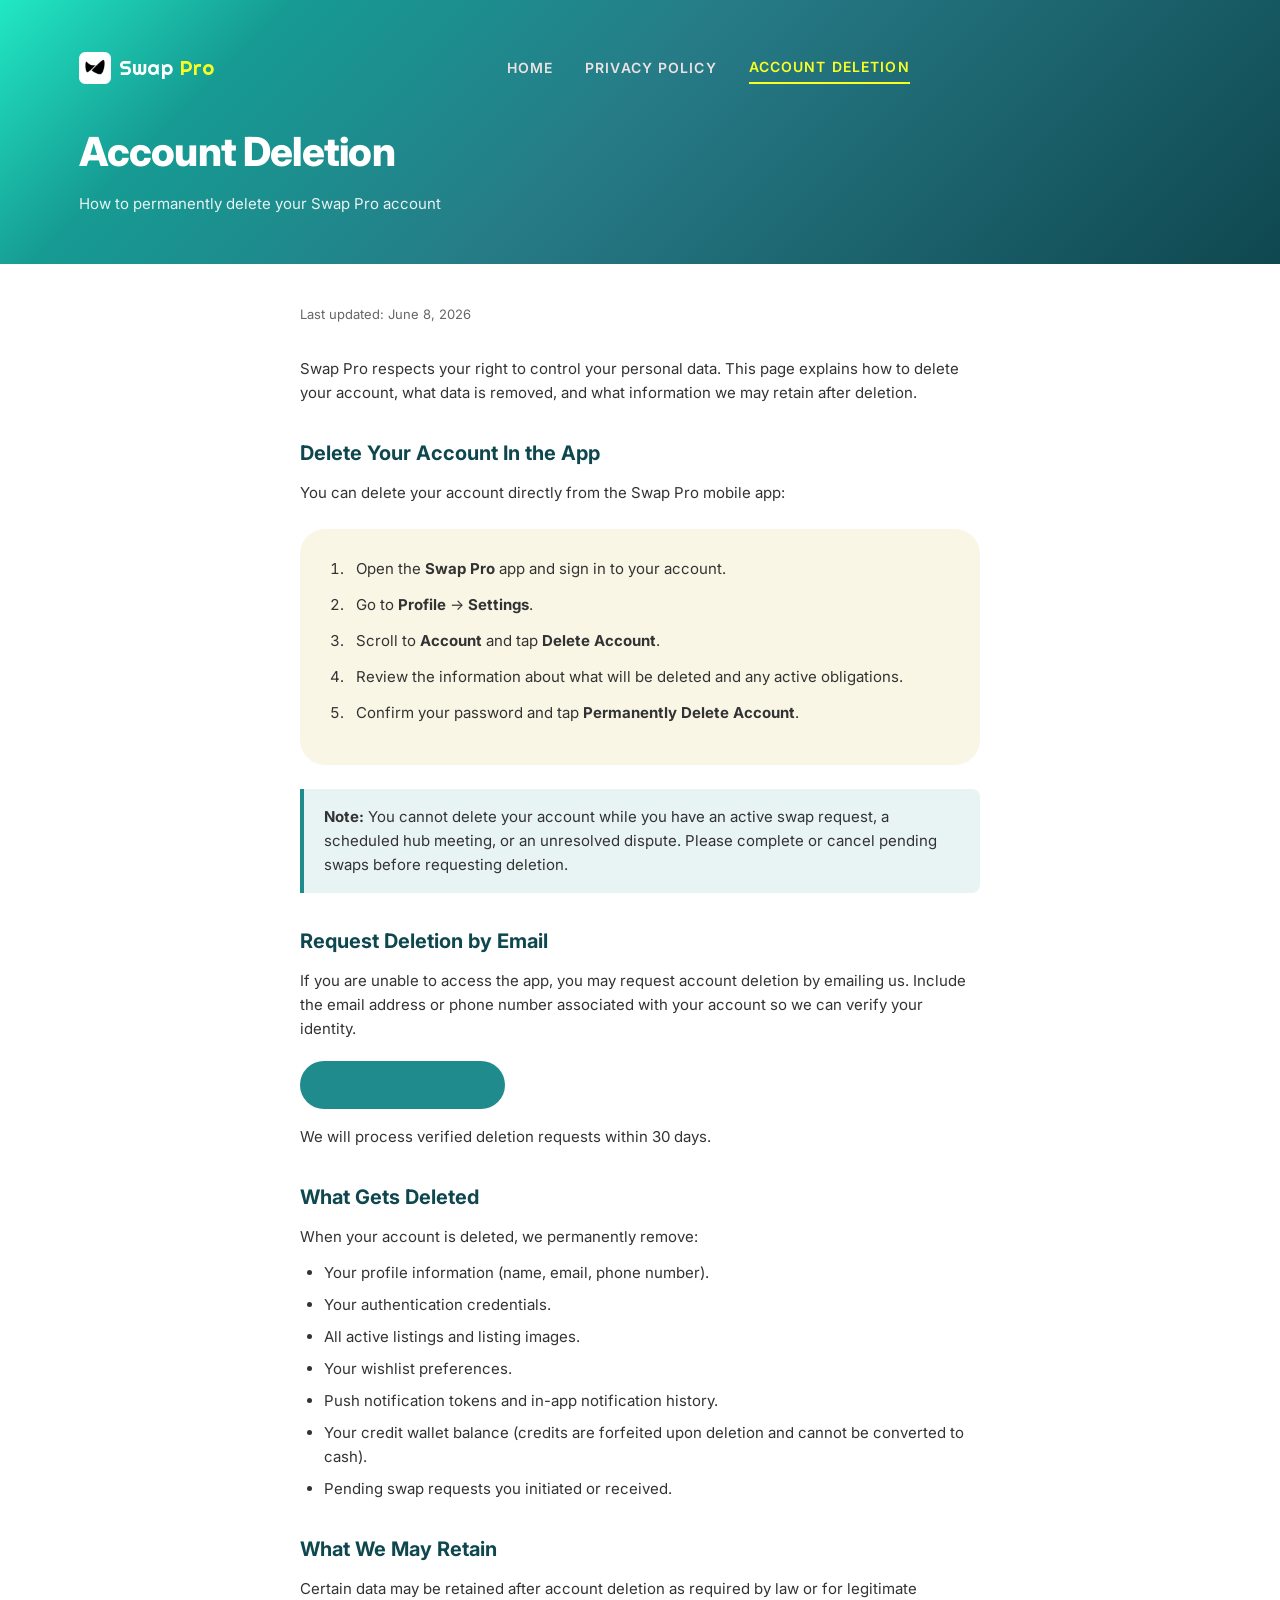
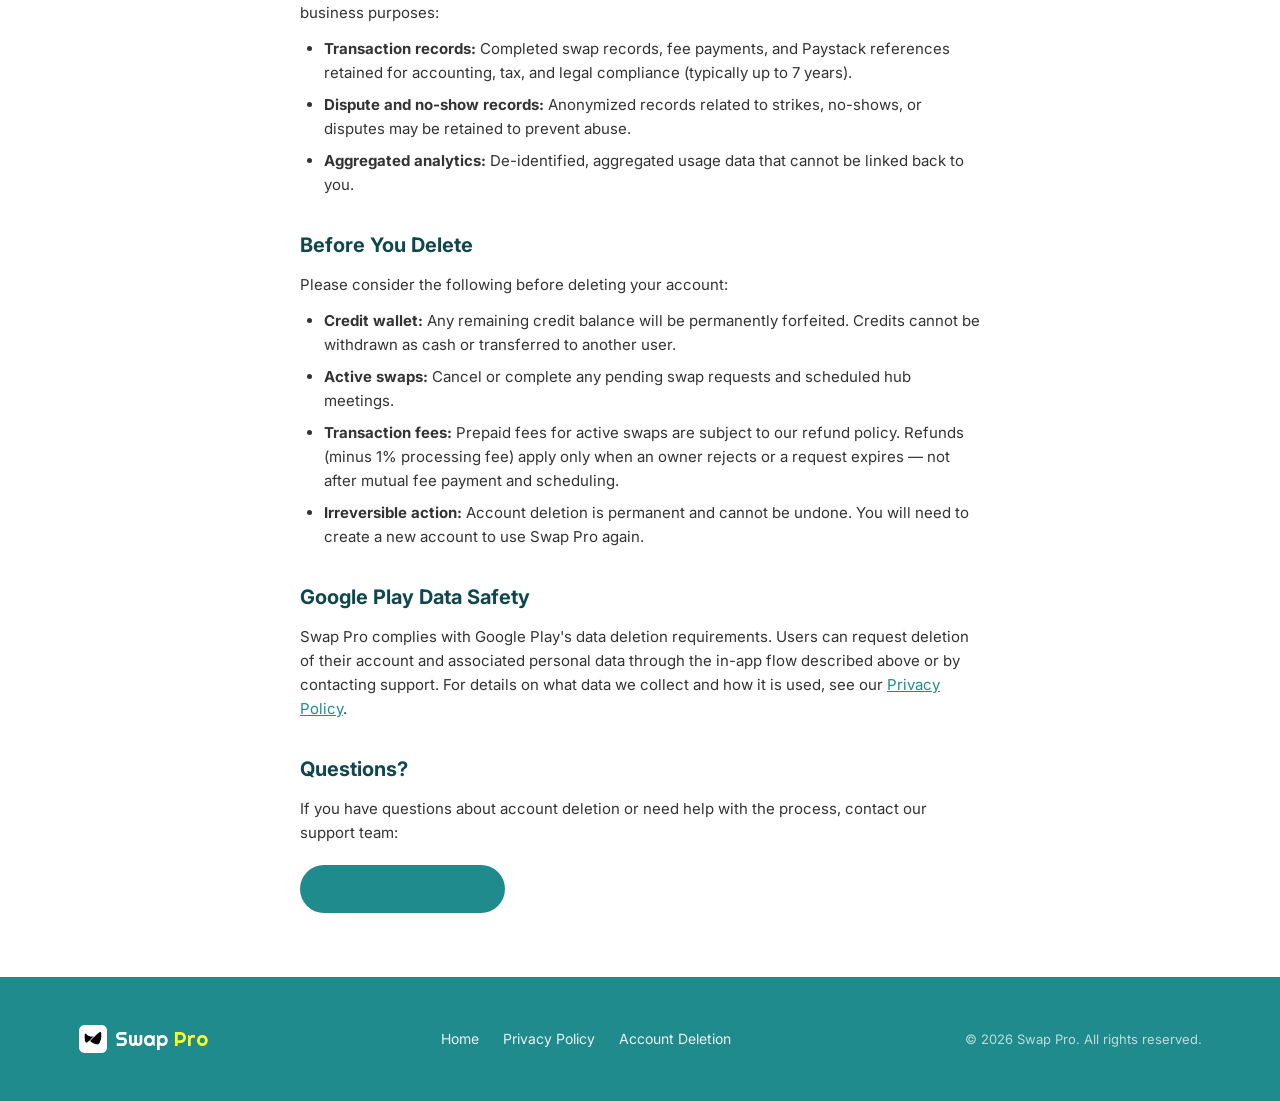
==== account-deletion.html @ b2e3ab92 "site init" ====
<!DOCTYPE html>
<html lang="en">
<head>
  <meta charset="UTF-8">
  <meta name="viewport" content="width=device-width, initial-scale=1.0">
  <meta name="description" content="How to delete your Swap Pro account and what happens to your data.">
  <title>Account Deletion — Swap Pro</title>
  <link rel="icon" type="image/png" href="assets/icons/favicon.png">
  <link rel="preconnect" href="https://fonts.googleapis.com">
  <link rel="preconnect" href="https://fonts.gstatic.com" crossorigin>
  <link href="https://fonts.googleapis.com/css2?family=Inter:wght@400;600;700;800&family=Righteous&display=swap" rel="stylesheet">
  <link rel="stylesheet" href="css/styles.css">
</head>
<body>
  <header class="site-header page-hero">
    <div class="container">
      <nav class="nav-bar" aria-label="Main navigation">
        <a href="index.html" class="logo">
          <img src="assets/icons/page_icon.png" alt="" class="logo-icon" width="32" height="32">
          <span class="logo-text">Swap <span>Pro</span></span>
        </a>

        <ul class="nav-links">
          <li><a href="index.html">Home</a></li>
          <li><a href="privacy-policy.html">Privacy Policy</a></li>
          <li><a href="account-deletion.html" class="active">Account Deletion</a></li>
        </ul>

        <div class="nav-actions">
          <button class="nav-toggle" aria-expanded="false" aria-label="Toggle menu">
            <span></span>
            <span></span>
            <span></span>
          </button>
        </div>
      </nav>

      <div style="padding-top: 1rem;">
        <h1>Account Deletion</h1>
        <p>How to permanently delete your Swap Pro account</p>
      </div>
    </div>
  </header>

  <main class="legal-content">
    <div class="container">
      <p class="updated">Last updated: June 8, 2026</p>

      <p>
        Swap Pro respects your right to control your personal data. This page explains how to delete your account, what data is removed, and what information we may retain after deletion.
      </p>

      <h2>Delete Your Account In the App</h2>
      <p>You can delete your account directly from the Swap Pro mobile app:</p>

      <div class="deletion-steps">
        <ol>
          <li>Open the <strong>Swap Pro</strong> app and sign in to your account.</li>
          <li>Go to <strong>Profile</strong> → <strong>Settings</strong>.</li>
          <li>Scroll to <strong>Account</strong> and tap <strong>Delete Account</strong>.</li>
          <li>Review the information about what will be deleted and any active obligations.</li>
          <li>Confirm your password and tap <strong>Permanently Delete Account</strong>.</li>
        </ol>
      </div>

      <div class="info-box">
        <p><strong>Note:</strong> You cannot delete your account while you have an active swap request, a scheduled hub meeting, or an unresolved dispute. Please complete or cancel pending swaps before requesting deletion.</p>
      </div>

      <h2>Request Deletion by Email</h2>
      <p>
        If you are unable to access the app, you may request account deletion by emailing us. Include the email address or phone number associated with your account so we can verify your identity.
      </p>
      <a href="mailto:support@swappro.app?subject=Account%20Deletion%20Request" class="contact-email">support@swappro.app</a>
      <p style="margin-top: 1rem;">We will process verified deletion requests within 30 days.</p>

      <h2>What Gets Deleted</h2>
      <p>When your account is deleted, we permanently remove:</p>
      <ul>
        <li>Your profile information (name, email, phone number).</li>
        <li>Your authentication credentials.</li>
        <li>All active listings and listing images.</li>
        <li>Your wishlist preferences.</li>
        <li>Push notification tokens and in-app notification history.</li>
        <li>Your credit wallet balance (credits are forfeited upon deletion and cannot be converted to cash).</li>
        <li>Pending swap requests you initiated or received.</li>
      </ul>

      <h2>What We May Retain</h2>
      <p>
        Certain data may be retained after account deletion as required by law or for legitimate business purposes:
      </p>
      <ul>
        <li><strong>Transaction records:</strong> Completed swap records, fee payments, and Paystack references retained for accounting, tax, and legal compliance (typically up to 7 years).</li>
        <li><strong>Dispute and no-show records:</strong> Anonymized records related to strikes, no-shows, or disputes may be retained to prevent abuse.</li>
        <li><strong>Aggregated analytics:</strong> De-identified, aggregated usage data that cannot be linked back to you.</li>
      </ul>

      <h2>Before You Delete</h2>
      <p>Please consider the following before deleting your account:</p>
      <ul>
        <li><strong>Credit wallet:</strong> Any remaining credit balance will be permanently forfeited. Credits cannot be withdrawn as cash or transferred to another user.</li>
        <li><strong>Active swaps:</strong> Cancel or complete any pending swap requests and scheduled hub meetings.</li>
        <li><strong>Transaction fees:</strong> Prepaid fees for active swaps are subject to our refund policy. Refunds (minus 1% processing fee) apply only when an owner rejects or a request expires — not after mutual fee payment and scheduling.</li>
        <li><strong>Irreversible action:</strong> Account deletion is permanent and cannot be undone. You will need to create a new account to use Swap Pro again.</li>
      </ul>

      <h2>Google Play Data Safety</h2>
      <p>
        Swap Pro complies with Google Play's data deletion requirements. Users can request deletion of their account and associated personal data through the in-app flow described above or by contacting support. For details on what data we collect and how it is used, see our <a href="privacy-policy.html">Privacy Policy</a>.
      </p>

      <h2>Questions?</h2>
      <p>
        If you have questions about account deletion or need help with the process, contact our support team:
      </p>
      <a href="mailto:support@swappro.app" class="contact-email">support@swappro.app</a>
    </div>
  </main>

  <footer class="site-footer">
    <div class="container footer-inner">
      <div class="footer-brand">
        <img src="assets/icons/page_icon.png" alt="" class="footer-icon" width="28" height="28">
        <span class="footer-brand-text">Swap <span>Pro</span></span>
      </div>
      <nav class="footer-links" aria-label="Footer navigation">
        <a href="index.html">Home</a>
        <a href="privacy-policy.html">Privacy Policy</a>
        <a href="account-deletion.html">Account Deletion</a>
      </nav>
      <p class="footer-copy">&copy; 2026 Swap Pro. All rights reserved.</p>
    </div>
  </footer>

  <script src="js/main.js"></script>
</body>
</html>
---- css/styles.css ----
/* Swap Pro — Mobile-first responsive styles */

:root {
  --color-teal-light: #21e8c4;
  --color-teal-mid: #169b93;
  --color-teal: #1f8b8d;
  --color-teal-dark: #267b87;
  --color-teal-deep: #0f474f;
  --color-accent: #faff23;
  --color-cream: #f9f6e6;
  --color-white: #ffffff;
  --color-black: #000000;
  --color-nav-muted: #ece2e2;
  --color-gray-pill: #d9d9d9;
  --color-text-muted: #333333;

  --gradient-hero: linear-gradient(
    135deg,
    var(--color-teal-light) 0%,
    var(--color-teal-mid) 19%,
    var(--color-teal-dark) 48%,
    var(--color-teal-deep) 100%
  );

  --gradient-cta: linear-gradient(
    135deg,
    var(--color-teal-mid) 0%,
    rgba(217, 217, 217, 0.71) 100%
  );

  --font-sans: "Inter", system-ui, -apple-system, BlinkMacSystemFont, "Segoe UI", sans-serif;
  --font-brand: "Righteous", cursive;
  --radius-card: 25px;
  --radius-pill: 38px;
  --max-width: 1203px;
  --section-gap: 2.5rem;
}

*,
*::before,
*::after {
  box-sizing: border-box;
  margin: 0;
  padding: 0;
}

html {
  scroll-behavior: smooth;
}

body {
  font-family: var(--font-sans);
  color: var(--color-black);
  background: var(--color-white);
  line-height: 1.6;
  -webkit-font-smoothing: antialiased;
}

img {
  max-width: 100%;
  height: auto;
  display: block;
}

a {
  color: inherit;
  text-decoration: none;
}

ul {
  list-style: none;
}

/* ── Layout ── */

.container {
  width: 100%;
  max-width: var(--max-width);
  margin-inline: auto;
  padding-inline: 1.25rem;
}

/* ── Header / Nav ── */

.site-header {
  position: relative;
  z-index: 10;
}

.nav-bar {
  display: flex;
  align-items: center;
  justify-content: space-between;
  padding: 1rem 0;
  gap: 1rem;
}

.logo {
  display: flex;
  align-items: center;
  gap: 0.5rem;
  flex-shrink: 0;
}

.logo-icon {
  width: 32px;
  height: 32px;
  object-fit: contain;
}

.logo-text {
  font-family: var(--font-brand);
  font-size: 1.25rem;
  font-weight: 400;
  color: var(--color-white);
  letter-spacing: 0.02em;
  line-height: 1;
}

.logo-text span {
  color: var(--color-accent);
}

.nav-toggle {
  display: flex;
  flex-direction: column;
  justify-content: center;
  gap: 5px;
  width: 44px;
  height: 44px;
  background: transparent;
  border: none;
  cursor: pointer;
  padding: 10px;
}

.nav-toggle span {
  display: block;
  width: 24px;
  height: 2px;
  background: var(--color-white);
  border-radius: 2px;
  transition: transform 0.3s, opacity 0.3s;
}

.nav-toggle[aria-expanded="true"] span:nth-child(1) {
  transform: translateY(7px) rotate(45deg);
}

.nav-toggle[aria-expanded="true"] span:nth-child(2) {
  opacity: 0;
}

.nav-toggle[aria-expanded="true"] span:nth-child(3) {
  transform: translateY(-7px) rotate(-45deg);
}

.nav-links {
  display: none;
  position: absolute;
  top: 100%;
  left: 0;
  right: 0;
  background: rgba(15, 71, 79, 0.97);
  padding: 1rem 1.25rem 1.5rem;
  flex-direction: column;
  gap: 0.25rem;
}

.nav-links.is-open {
  display: flex;
}

.nav-links a {
  color: var(--color-nav-muted);
  font-size: 0.875rem;
  font-weight: 600;
  letter-spacing: 0.08em;
  text-transform: uppercase;
  padding: 0.75rem 0;
  min-height: 44px;
  display: flex;
  align-items: center;
}

.nav-links a.active,
.nav-links a:hover {
  color: var(--color-accent);
}

.nav-links a.active {
  border-bottom: 2px solid var(--color-accent);
  width: fit-content;
}

.nav-actions {
  display: flex;
  align-items: center;
  gap: 0.75rem;
}

.btn-cta--nav {
  margin-top: 0;
  padding: 0.625rem 1.25rem;
  min-height: 44px;
  font-size: 0.8125rem;
  white-space: nowrap;
}

/* ── Hero ── */

.hero {
  background: var(--gradient-hero);
  padding-bottom: 3rem;
  overflow: hidden;
}

.hero-inner {
  display: flex;
  flex-direction: column;
  gap: 2rem;
  padding-bottom: 2rem;
}

.hero-content {
  padding-top: 1rem;
}

.hero-title {
  font-size: clamp(2.75rem, 10vw, 5rem);
  font-weight: 800;
  color: var(--color-white);
  line-height: 1.05;
  letter-spacing: -0.03em;
}

.hero-title span {
  display: block;
}

.hero-subtitle {
  color: var(--color-white);
  font-size: 1rem;
  line-height: 1.65;
  margin-top: 1.5rem;
  max-width: 26rem;
  opacity: 0.95;
}

.btn-cta {
  display: inline-flex;
  align-items: center;
  justify-content: center;
  margin-top: 2rem;
  padding: 0.875rem 1.75rem;
  min-height: 52px;
  background: var(--gradient-cta);
  border-radius: var(--radius-pill);
  color: var(--color-accent);
  font-size: 1rem;
  font-weight: 700;
  border: none;
  cursor: pointer;
  transition: transform 0.2s, box-shadow 0.2s;
}

.btn-cta:hover {
  transform: translateY(-2px);
  box-shadow: 0 8px 24px rgba(0, 0, 0, 0.15);
}

.hero-phone {
  display: flex;
  justify-content: center;
  align-items: flex-start;
  max-height: 420px;
  overflow: hidden;
  margin-bottom: -2rem;
}

.hero-screenshot {
  width: min(280px, 72vw);
  height: auto;
  object-fit: cover;
  object-position: top center;
}

.card-screenshot {
  width: min(180px, 38vw);
  height: auto;
  border-radius: 1rem;
  box-shadow: 0 16px 40px rgba(0, 0, 0, 0.2);
}

.card-screenshot--tilted {
  transform: rotate(-10deg);
}

.card-screenshot--rotated {
  transform: rotate(90deg);
  width: min(160px, 34vw);
}

/* ── Feature Cards ── */

.features {
  padding: var(--section-gap) 0;
}

.feature-card {
  border-radius: var(--radius-card);
  padding: 2rem 1.75rem;
  margin-bottom: 1.5rem;
  position: relative;
  overflow: hidden;
}

.feature-card:last-child {
  margin-bottom: 0;
}

.feature-card--cream {
  background: var(--color-cream);
  color: var(--color-black);
}

.feature-card--teal {
  background: var(--color-teal);
  color: var(--color-white);
}

.feature-card--yellow {
  background: var(--color-accent);
  color: var(--color-black);
}

.feature-card--dark {
  background: var(--color-teal-deep);
  color: var(--color-white);
}

.feature-card h2 {
  font-size: clamp(1.5rem, 4vw, 2.25rem);
  font-weight: 800;
  line-height: 1.2;
  letter-spacing: -0.02em;
  max-width: 36rem;
  margin-bottom: 1.25rem;
}

.feature-card p {
  font-size: 1rem;
  line-height: 1.65;
  max-width: 38rem;
  opacity: 0.9;
}

.feature-card .card-phone {
  display: none;
  position: absolute;
  right: 0.5rem;
  bottom: -1.5rem;
  pointer-events: none;
}

.feature-card .card-phone--rotated {
  right: 1rem;
  bottom: -3rem;
}

/* ── Footer ── */

.site-footer {
  background: var(--color-teal);
  color: var(--color-white);
  padding: 2.5rem 0;
}

.footer-inner {
  display: flex;
  flex-direction: column;
  gap: 1.5rem;
  text-align: center;
}

.footer-brand {
  display: flex;
  align-items: center;
  gap: 0.5rem;
  justify-content: center;
}

.footer-icon {
  width: 28px;
  height: 28px;
  object-fit: contain;
}

.footer-brand-text {
  font-family: var(--font-brand);
  font-size: 1.25rem;
  font-weight: 400;
  line-height: 1;
}

.footer-brand-text span {
  color: var(--color-accent);
}

.footer-links {
  display: flex;
  flex-wrap: wrap;
  justify-content: center;
  gap: 1rem 1.5rem;
}

.footer-links a {
  font-size: 0.875rem;
  opacity: 0.9;
  min-height: 44px;
  display: flex;
  align-items: center;
}

.footer-links a:hover {
  color: var(--color-accent);
}

.footer-copy {
  font-size: 0.8125rem;
  opacity: 0.7;
}

/* ── Legal / Content Pages ── */

.page-hero {
  background: var(--gradient-hero);
  padding: 2rem 0 3rem;
  color: var(--color-white);
}

.page-hero h1 {
  font-size: clamp(1.75rem, 5vw, 2.5rem);
  font-weight: 800;
  letter-spacing: -0.02em;
  margin-bottom: 0.5rem;
}

.page-hero p {
  opacity: 0.9;
  font-size: 0.9375rem;
}

.legal-content {
  padding: 2.5rem 0 4rem;
}

.legal-content .container {
  max-width: 760px;
}

.legal-content h2 {
  font-size: 1.25rem;
  font-weight: 700;
  margin-top: 2rem;
  margin-bottom: 0.75rem;
  color: var(--color-teal-deep);
}

.legal-content h2:first-child {
  margin-top: 0;
}

.legal-content p,
.legal-content li {
  font-size: 0.9375rem;
  color: var(--color-text-muted);
  margin-bottom: 0.75rem;
}

.legal-content ul {
  list-style: disc;
  padding-left: 1.5rem;
  margin-bottom: 1rem;
}

.legal-content ul li {
  margin-bottom: 0.5rem;
}

.legal-content a {
  color: var(--color-teal);
  text-decoration: underline;
}

.legal-content .updated {
  font-size: 0.8125rem;
  color: #666;
  margin-bottom: 2rem;
}

.deletion-steps {
  background: var(--color-cream);
  border-radius: var(--radius-card);
  padding: 1.75rem;
  margin: 1.5rem 0;
}

.deletion-steps ol {
  list-style: decimal;
  padding-left: 1.25rem;
}

.deletion-steps li {
  font-size: 0.9375rem;
  color: var(--color-text-muted);
  margin-bottom: 0.75rem;
  padding-left: 0.5rem;
}

.info-box {
  background: rgba(31, 139, 141, 0.1);
  border-left: 4px solid var(--color-teal);
  padding: 1rem 1.25rem;
  border-radius: 0 8px 8px 0;
  margin: 1.5rem 0;
}

.info-box p {
  margin-bottom: 0;
}

.contact-email {
  display: inline-flex;
  align-items: center;
  gap: 0.5rem;
  background: var(--color-teal);
  color: var(--color-white);
  padding: 0.75rem 1.25rem;
  border-radius: var(--radius-pill);
  font-weight: 600;
  font-size: 0.9375rem;
  margin-top: 0.5rem;
  min-height: 44px;
}

.contact-email:hover {
  background: var(--color-teal-deep);
}

/* ── Tablet (768px+) ── */

@media (min-width: 768px) {
  .container {
    padding-inline: 2.5rem;
  }

  .nav-toggle {
    display: none;
  }

  .nav-links {
    display: flex;
    position: static;
    flex-direction: row;
    background: transparent;
    padding: 0;
    gap: 2rem;
    align-items: center;
  }

  .nav-links a {
    padding: 0.25rem 0;
    min-height: auto;
  }

  .hero-inner {
    flex-direction: row;
    align-items: center;
    min-height: 520px;
    gap: 3rem;
  }

  .hero-content {
    flex: 1;
    padding-top: 2rem;
  }

  .hero-phone {
    flex: 1;
    justify-content: flex-end;
    max-height: 560px;
    margin-bottom: -4rem;
  }

  .hero-screenshot {
    width: min(320px, 42vw);
  }

  .footer-brand {
    justify-content: flex-start;
  }

  .feature-card {
    padding: 3rem 2.5rem;
    min-height: 280px;
  }

  .feature-card .card-phone {
    display: block;
  }

  .footer-inner {
    flex-direction: row;
    justify-content: space-between;
    align-items: center;
    text-align: left;
  }

  .footer-copy {
    text-align: right;
  }
}

/* ── Desktop (1024px+) ── */

@media (min-width: 1024px) {
  :root {
    --section-gap: 3.5rem;
  }

  .hero {
    padding-bottom: 0;
  }

  .hero-inner {
    min-height: 640px;
  }

  .hero-title {
    font-size: 5rem;
  }

  .hero-subtitle {
    font-size: 1.0625rem;
  }

  .hero-phone {
    max-height: 640px;
    margin-bottom: -5rem;
  }

  .hero-screenshot {
    width: 380px;
  }

  .card-screenshot {
    width: 220px;
  }

  .card-screenshot--rotated {
    width: 200px;
  }

  .features {
    padding: 4rem 0;
  }

  .feature-card {
    padding: 3.5rem 2.75rem;
    min-height: 320px;
    margin-bottom: 2rem;
  }

  .feature-card h2 {
    font-size: 2.25rem;
  }

  .nav-bar {
    padding: 1.25rem 0;
  }
}
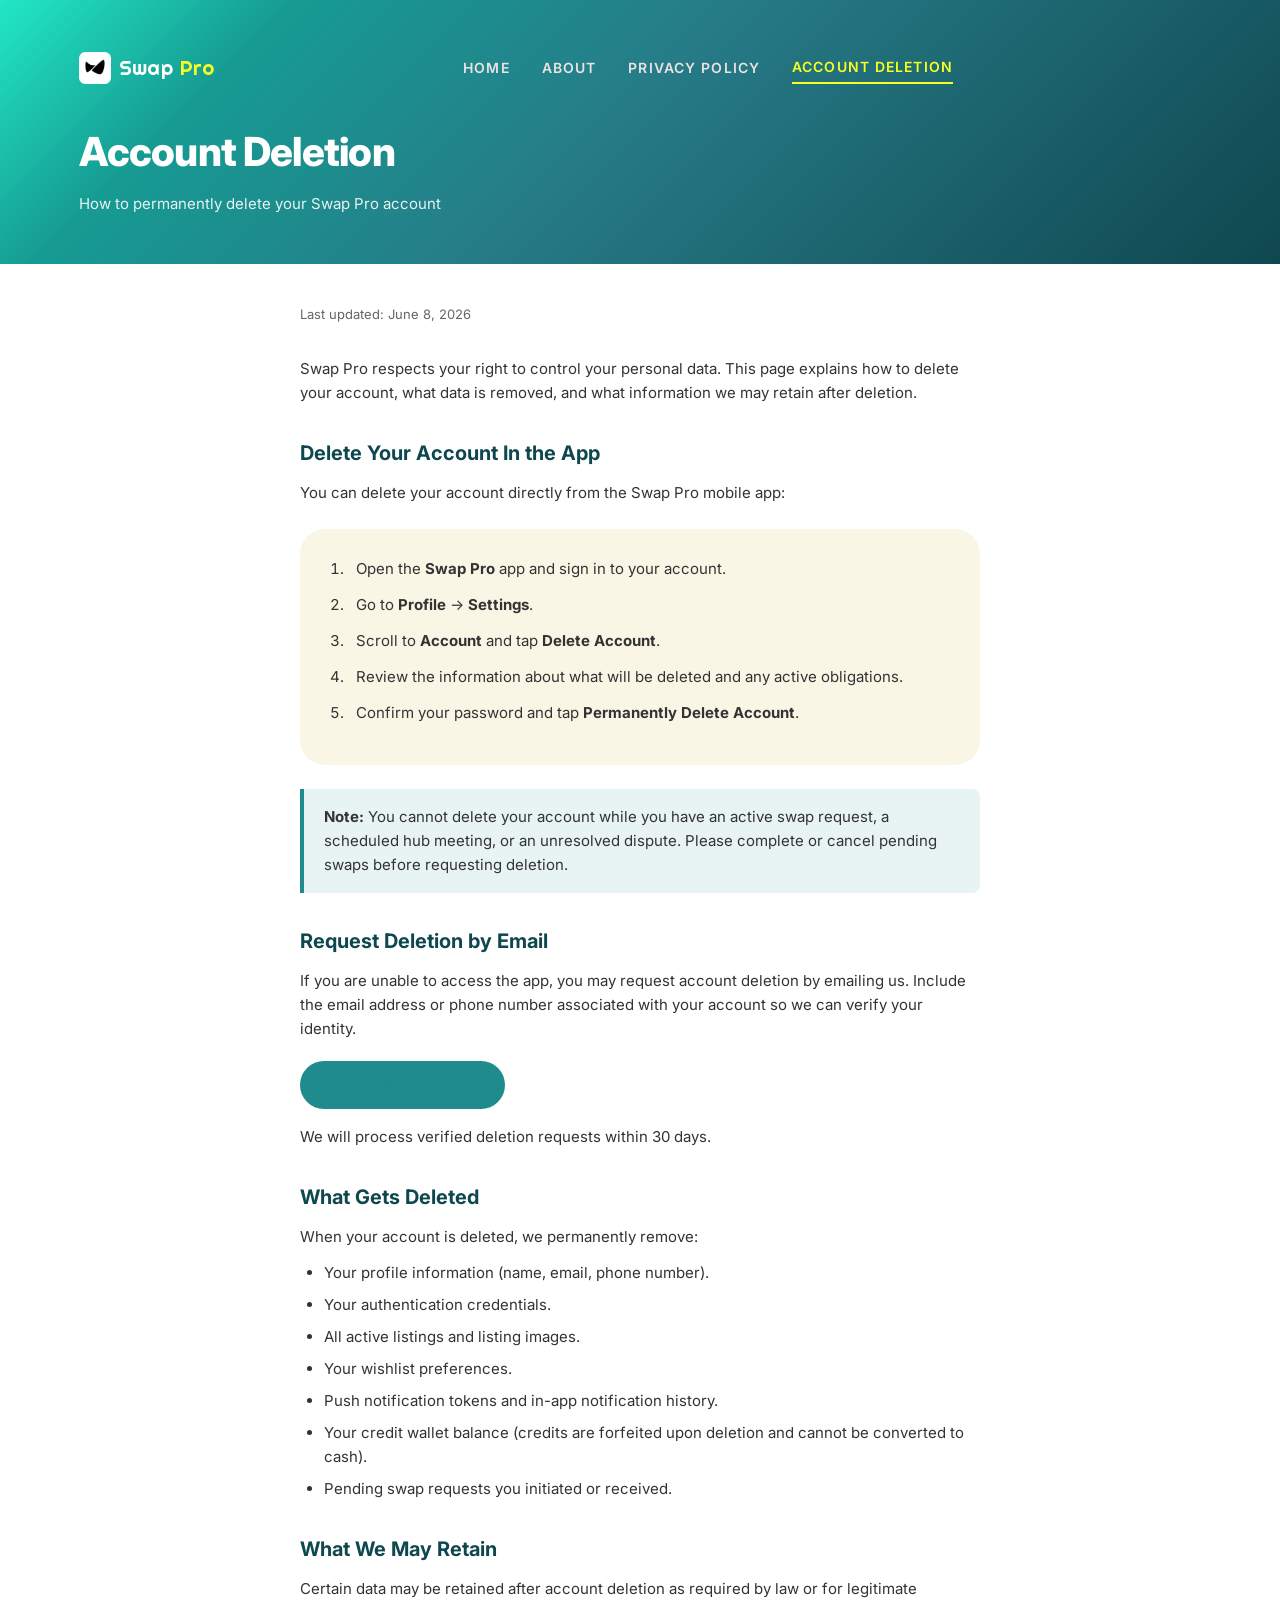
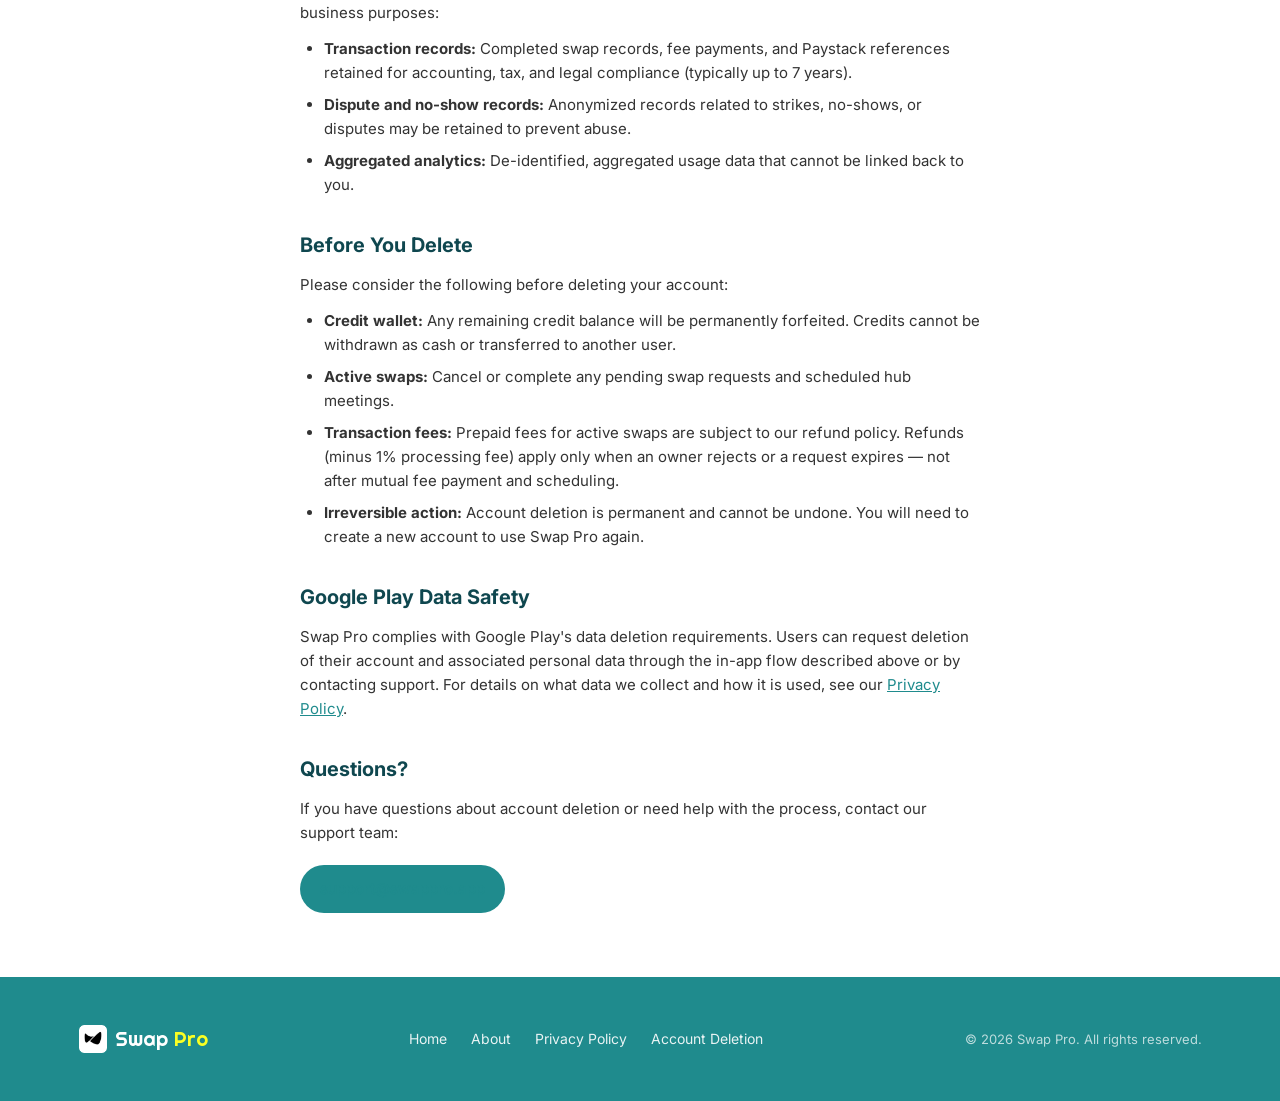
==== commit 538ca95f: "final fixes" ====
--- a/account-deletion.html
+++ b/account-deletion.html
@@ -22,6 +22,7 @@
 
         <ul class="nav-links">
           <li><a href="index.html">Home</a></li>
+          <li><a href="about.html">About</a></li>
           <li><a href="privacy-policy.html">Privacy Policy</a></li>
           <li><a href="account-deletion.html" class="active">Account Deletion</a></li>
         </ul>
@@ -126,6 +127,7 @@
       </div>
       <nav class="footer-links" aria-label="Footer navigation">
         <a href="index.html">Home</a>
+        <a href="about.html">About</a>
         <a href="privacy-policy.html">Privacy Policy</a>
         <a href="account-deletion.html">Account Deletion</a>
       </nav>
--- a/css/styles.css
+++ b/css/styles.css
@@ -368,6 +368,117 @@
   bottom: -3rem;
 }
 
+/* ── Download CTA ── */
+
+.download-cta {
+  padding: 0 0 var(--section-gap);
+}
+
+.container--wide {
+  max-width: 1400px;
+  padding-inline: 0.75rem;
+}
+
+.download-card {
+  position: relative;
+  border-radius: var(--radius-card);
+  overflow: hidden;
+  min-height: 320px;
+  display: flex;
+  align-items: center;
+  justify-content: center;
+  background-image: url("../assets/img/swapactivity.png");
+  background-size: cover;
+  background-position: center;
+  text-align: center;
+}
+
+.download-card::before {
+  content: "";
+  position: absolute;
+  inset: 0;
+  background: linear-gradient(
+    135deg,
+    rgba(15, 71, 79, 0.88) 0%,
+    rgba(31, 139, 141, 0.75) 50%,
+    rgba(15, 71, 79, 0.85) 100%
+  );
+}
+
+.download-card__content {
+  position: relative;
+  z-index: 1;
+  padding: 3rem 1.75rem;
+  max-width: 42rem;
+  margin-inline: auto;
+  color: var(--color-white);
+}
+
+.download-card__content h2 {
+  font-size: clamp(1.75rem, 5vw, 2.75rem);
+  font-weight: 800;
+  line-height: 1.15;
+  letter-spacing: -0.02em;
+  margin-bottom: 1rem;
+}
+
+.download-card__content p {
+  font-size: 1rem;
+  line-height: 1.65;
+  opacity: 0.95;
+  margin-bottom: 2rem;
+}
+
+.store-badges {
+  display: flex;
+  flex-wrap: wrap;
+  justify-content: center;
+  gap: 1rem;
+}
+
+.store-badge {
+  display: inline-flex;
+  align-items: center;
+  gap: 0.75rem;
+  padding: 0.625rem 1.25rem;
+  min-height: 52px;
+  background: var(--color-black);
+  border: 1px solid rgba(255, 255, 255, 0.25);
+  border-radius: 10px;
+  color: var(--color-white);
+  transition: transform 0.2s, box-shadow 0.2s, background 0.2s;
+}
+
+.store-badge:hover {
+  transform: translateY(-2px);
+  box-shadow: 0 8px 24px rgba(0, 0, 0, 0.35);
+  background: #1a1a1a;
+}
+
+.store-badge img {
+  flex-shrink: 0;
+}
+
+.store-badge__text {
+  display: flex;
+  flex-direction: column;
+  align-items: flex-start;
+  line-height: 1.1;
+  text-align: left;
+}
+
+.store-badge__label {
+  font-size: 0.625rem;
+  letter-spacing: 0.04em;
+  opacity: 0.9;
+}
+
+.store-badge__name {
+  font-size: 1.125rem;
+  font-weight: 600;
+  letter-spacing: -0.01em;
+}
+
 /* ── Footer ── */
 
 .site-footer {
@@ -666,6 +777,18 @@
     padding: 4rem 0;
   }
 
+  .container--wide {
+    padding-inline: 2rem;
+  }
+
+  .download-card {
+    min-height: 380px;
+  }
+
+  .download-card__content {
+    padding: 4rem 3rem;
+  }
+
   .feature-card {
     padding: 3.5rem 2.75rem;
     min-height: 320px;
